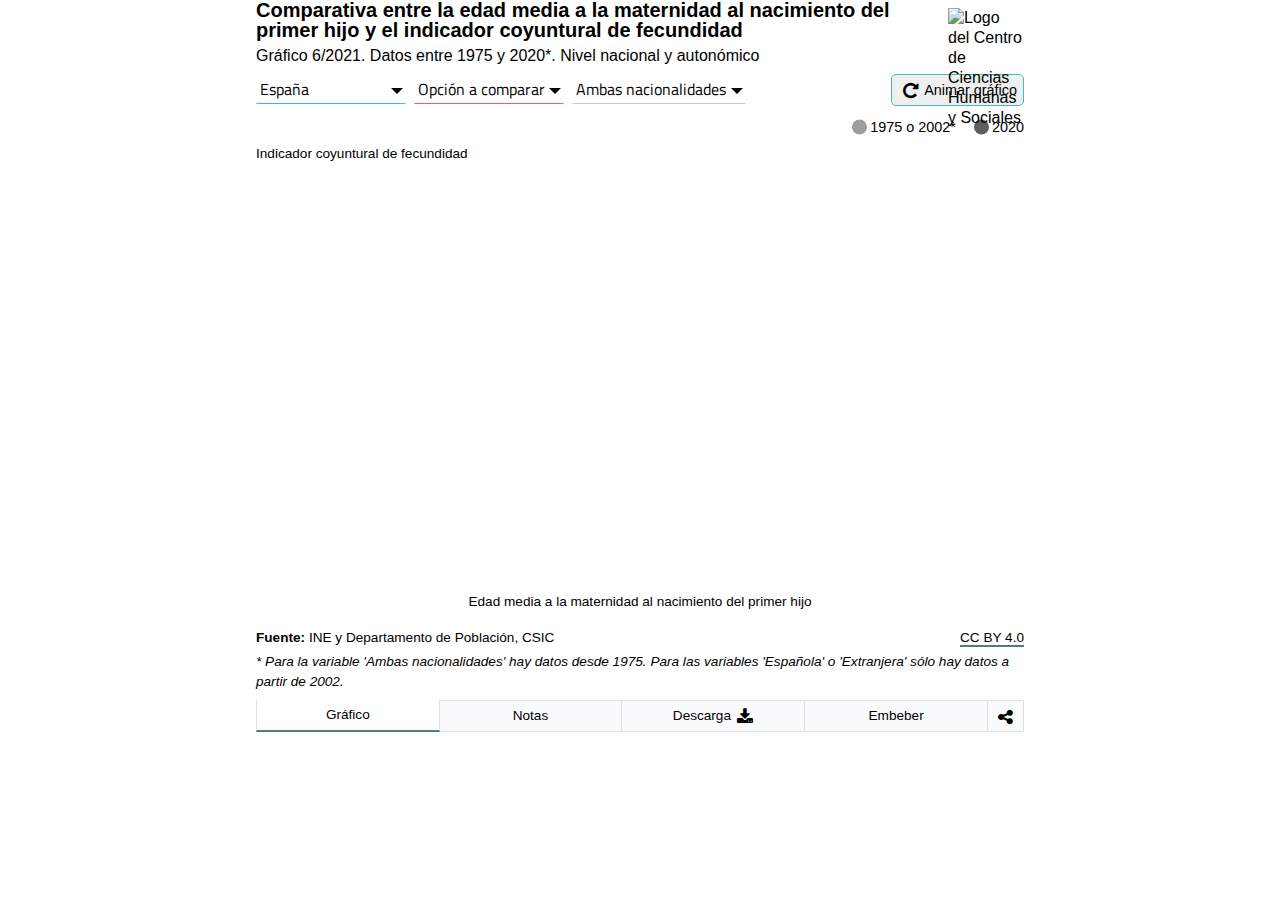
==== docs/index.html @ 8f5df1ae "Inicialización del repo basado en uno previo" ====
<!DOCTYPE html><html lang=en><head><meta charset=UTF-8><meta name=viewport content="width=device-width,initial-scale=1,maximum-scale=1"><title>Comparativa entre la edad media a la maternidad al nacimiento del primer hijo y el indicador coyuntural de fecundidad</title><meta name=mrf-extractable content=false><meta property=og:image content=""><meta property=og:title content="Comparativa edad media a la maternidad e indicador de fecundidad"><meta property=og:description content="Scatterplot conectado que visualiza la comparativa entre la edad media a la maternidad e indicador de fecundidad"><meta property=og:image content=https://raw.githubusercontent.com/EnvejecimientoEnRed/maternidad_fecundidad_viz-comparativa/main/pre/cchs.png><link rel=stylesheet href=https://cdnjs.cloudflare.com/ajax/libs/font-awesome/4.7.0/css/font-awesome.min.css><link rel=stylesheet href="https://fonts.googleapis.com/css?family=Titillium+Web%3A300%2C300italic%2C400%2C400italic%2C500%2C700%2C700italic&#038;subset=latin&#038;ver=5.8" media=all><link href=main.c32102d35141018354c2.css rel=stylesheet></head><body><div class=container><div class=main><section class="content b-chart active" id=chartBlock><div class=b-title><h1 class=title>Comparativa entre la edad media a la maternidad al nacimiento del primer hijo y el indicador coyuntural de fecundidad</h1><h2 class=subtitle>Gráfico 6/2021. Datos entre 1975 y 2020*. Nivel nacional y autonómico</h2></div><div class=chart__logics><div class=chart__options><div class=chart__options--filter><div class=b-custom-select><div class=custom-select style=width:150px><select><option value=0>España</option><option value=nacional_ccaa>España</option><option value=andalucia_ccaa>Andalucía</option><option value=aragon_ccaa>Aragón</option><option value=asturias-principado-de_ccaa>Asturias</option><option value=balears-illes_ccaa>Baleares</option><option value=canarias_ccaa>Canarias</option><option value=cantabria_ccaa>Cantabria</option><option value=castilla---la-mancha_ccaa>Castilla-La Mancha</option><option value=castilla-y-leon_ccaa>Castilla y León</option><option value=cataluna_ccaa>Catalunya</option><option value=ceuta_ccaa>Ceuta</option><option value=comunitat-valenciana_ccaa>C. Valenciana</option><option value=extremadura_ccaa>Extremadura</option><option value=galicia_ccaa>Galicia</option><option value=madrid-comunidad-de_ccaa>Madrid</option><option value=melilla_ccaa>Melilla</option><option value=murcia-region-de_ccaa>Murcia</option><option value=navarra-comunidad-foral-de_ccaa>Navarra</option><option value=pais-vasco_ccaa>País Vasco</option><option value=rioja-la_ccaa>La Rioja</option></select></div></div><div class=b-custom-select><div class="custom-select second-elem" style=width:150px><select><option value=0>Opción a comparar</option><option value=null_ccaa-2>Sin comparativa</option><option value=nacional_ccaa-2>España</option><option value=andalucia_ccaa-2>Andalucía</option><option value=aragon_ccaa-2>Aragón</option><option value=asturias-principado-de_ccaa-2>Asturias</option><option value=balears-illes_ccaa-2>Baleares</option><option value=canarias_ccaa-2>Canarias</option><option value=cantabria_ccaa-2>Cantabria</option><option value=castilla---la-mancha_ccaa-2>Castilla-La Mancha</option><option value=castilla-y-leon_ccaa-2>Castilla y León</option><option value=cataluna_ccaa-2>Catalunya</option><option value=ceuta_ccaa-2>Ceuta</option><option value=comunitat-valenciana_ccaa-2>C. Valenciana</option><option value=extremadura_ccaa-2>Extremadura</option><option value=galicia_ccaa-2>Galicia</option><option value=madrid-comunidad-de_ccaa-2>Madrid</option><option value=melilla_ccaa-2>Melilla</option><option value=murcia-region-de_ccaa-2>Murcia</option><option value=navarra-comunidad-foral-de_ccaa-2>Navarra</option><option value=pais-vasco_ccaa-2>País Vasco</option><option value=rioja-la_ccaa-2>La Rioja</option></select></div></div><div class=b-custom-select><div class="custom-select short" style=width:174px><select><option value=0>Ambas nacionalidades</option><option value=ambas_nac>Ambas nacionalidades</option><option value=espanola_nac>Española</option><option value=extranjera_nac>Extranjera</option></select></div></div></div><div class=chart__options--animate id=replay><button class=btn_animate><i class="fa fa--share fa-repeat" aria-hidden=true></i> <span>Animar gráfico</span></button></div></div><div class=chart__legend><span class="chart__legend--item first">1975 o 2002*</span> <span class="chart__legend--item second">2020</span></div></div><div class="chart--special-axis axis-y"><span>Indicador coyuntural de fecundidad</span></div><div class=chart__viz id=chart></div><div class="chart--special-axis axis-x"><span>Edad media a la maternidad al nacimiento del primer hijo</span></div><div class=chart__footer><div class=chart__source><p class=chart__source--data><span>Fuente: </span>INE y Departamento de Población, CSIC</p><p class=chart__source--copyright><a class=link href=https://creativecommons.org/licenses/by/4.0/deed.en_US target=_blank>CC BY 4.0</a></p></div><p class=chart__note>* Para la variable 'Ambas nacionalidades' hay datos desde 1975. Para las variables 'Española' o 'Extranjera' sólo hay datos a partir de 2002.</p></div><div class=logo><img src=https://raw.githubusercontent.com/EnvejecimientoEnRed/maternidad_fecundidad_viz-comparativa/main/pre/cchs.png alt="Logo del Centro de Ciencias Humanas y Sociales" width=100% height=100%></div></section><section class="content b-notes"><div class=b-title><h1 class=title>Notas adicionales al gráfico</h1></div><p class=text__paragraph>En este gráfico se ha utilizado una fuente de datos: el Instituto Nacional de Estadística (INE). Dentro de los indicadores demográficos básicos se disponen los indicadores de fecundidad. De ahí se han utilizado dos epígrafes a nivel autonómico:</p><p class=text__paragraph>1) El <a class=link href="https://www.ine.es/jaxiT3/Tabla.htm?t=1441&L=0" target=_blank>epígrafe 2.2.4</a>, que recoge información sobre el indicador coyuntural de fecundidad por comunidad autónoma, según orden del nacimiento y nacionalidad de la madre</p><p class=text__paragraph>2) El <a class=link href="https://www.ine.es/jaxiT3/Tabla.htm?t=1580&L=0" target=_blank>epígrafe 2.2.5</a>, que recoge información sobre la edad media a la maternidad por orden de nacimiento -en este caso, nos quedamos con el primer hijo- por comunidad autónoma y según nacionalidad de la madre</p></section><section class="content b-data"><div class=b-title><h1 class=title>Repositorio de código, de datos y posibilidad de descarga como imagen estática</h1></div><p class=text__header>Descarga de datos</p><p class=text__paragraph>Los datos procesados en esta visualización los puede encontrar en <a class=link href=https://github.com/EnvejecimientoEnRed/maternidad_fecundidad_viz-comparativa target=_blank>este repositorio de Github</a>.</p><p class=text__paragraph>Si desea descargarlos, puede hacerlo desde <a class=link href=https://raw.githubusercontent.com/EnvejecimientoEnRed/maternidad_fecundidad_viz-comparativa/main/data/data_nac_fec.csv target=_blank>aquí</a>.</p><p class=text__header>Descargar como PNG</p><p class=text__paragraph>También puede descargar el gráfico como una imagen .png haciendo click <button class=btn_share id=pngImage>aquí</button></p><p class=text__paragraph>El gráfico se descargará con los últimos filtros que haya utilizado.</p><p class=text__paragraph>Es conveniente advertir que, tras hacer una modificación de filtros, debe esperar unos segundos (entre 10 y 15) para que se renderice correctamente el bloque y pueda descargar la imagen de forma satisfactoria.</p></section><section class="content b-iframes"><div class=b-title><h1 class=title>Uso del iframe en sitios web</h1></div><p class=text__header>Embeber iframe con alto dinámico</p><p class=text__paragraph>A la hora de utilizar la visualización dentro de un iframe y poder visualizarla de forma responsiva, este desarrollo se sirve de la librería <a class=link href=http://blog.apps.npr.org/pym.js/ target=_blank>Pym.js</a>, que modifica de forma dinámica la altura de los iframes.</p><p class=text__paragraph>Si su sitio web acepta el uso de librerías de terceros, como es el caso de Pym.js, y desea disponer la opción responsiva de esta visualización, copie el siguiente código:</p><textarea class=text__iframe disabled=""><div id=viz_cchs_6_2021></div><script src=https://pym.nprapps.org/pym.v1.min.js></script><script>let pymParent=new pym.Parent("viz_cchs_6_2021","https://EnvejecimientoEnRed.github.io/maternidad_fecundidad_viz-comparativa/",{})</script></textarea><p class=text__header>Embeber iframe con alto fijo</p><p class=text__paragraph>Aunque el siguiente iframe tiene una altura fija -680px-, el gráfico se ve correctamente en todos los dispositivos ya que siempre se ajusta al alto disponible que dejan otros elementos como títulos, selectores, botones o leyenda.</p><p class=text__paragraph>Si desea integrar esta visualización en su propia página, puede hacerlo copiando el siguiente código:</p><textarea class=text__iframe disabled=""><iframe src="https://EnvejecimientoEnRed/maternidad_fecundidad_viz-comparativa/?iframe=fijo" style=height:680px;width:100% title="Visualización maternidad y fecundidad"></iframe></textarea></section><section class="content b-rrss"><div class=b-title><h1 class=title>Compartir en redes sociales</h1></div><p class=text__paragraph>Existe la posibilidad de compartir la visualización a través de las redes sociales. Puede hacerlo clicando en alguno de los siguientes iconos:</p><div class=rrss><a href=# class="fa fa-facebook" id=shareFB target=_blank></a> <a href=# class="fa fa-twitter" id=shareTW data-text="Comparativa entre la edad media a la maternidad y el índice de fecundidad" target=_blank></a> <a href=# class="fa fa-linkedin" id=shareLK data-text="Comparativa entre la edad media a la maternidad y el índice de fecundidad" target=_blank></a> <a href=# class="fa fa-whatsapp" id=shareWA data-text="Comparativa entre la edad media a la maternidad y el índice de fecundidad" target=_blank></a></div></section></div><nav class=tabs><ul class=l-tabs><li class="tab active" data-target=b-chart>Gráfico</li><li class=tab data-target=b-notes>Notas</li><li class=tab data-target=b-data>Descarga&nbsp;<i class="fa fa--share fa-download"></i></li><li class=tab data-target=b-iframes>Embeber</li><li class="tab tab--rrss" data-target=b-rrss><i class="fa fa--share fa-share-alt"></i></li></ul></nav><div class=chart__tooltip id=tooltip><p class=chart__tooltip--title></p><p class=chart__tooltip--text></p></div></div><script src=https://pym.nprapps.org/pym.v1.min.js></script><script>var pymChild=new pym.Child</script><script src=main.af948bd5be1e10047ad8.js></script></body></html>
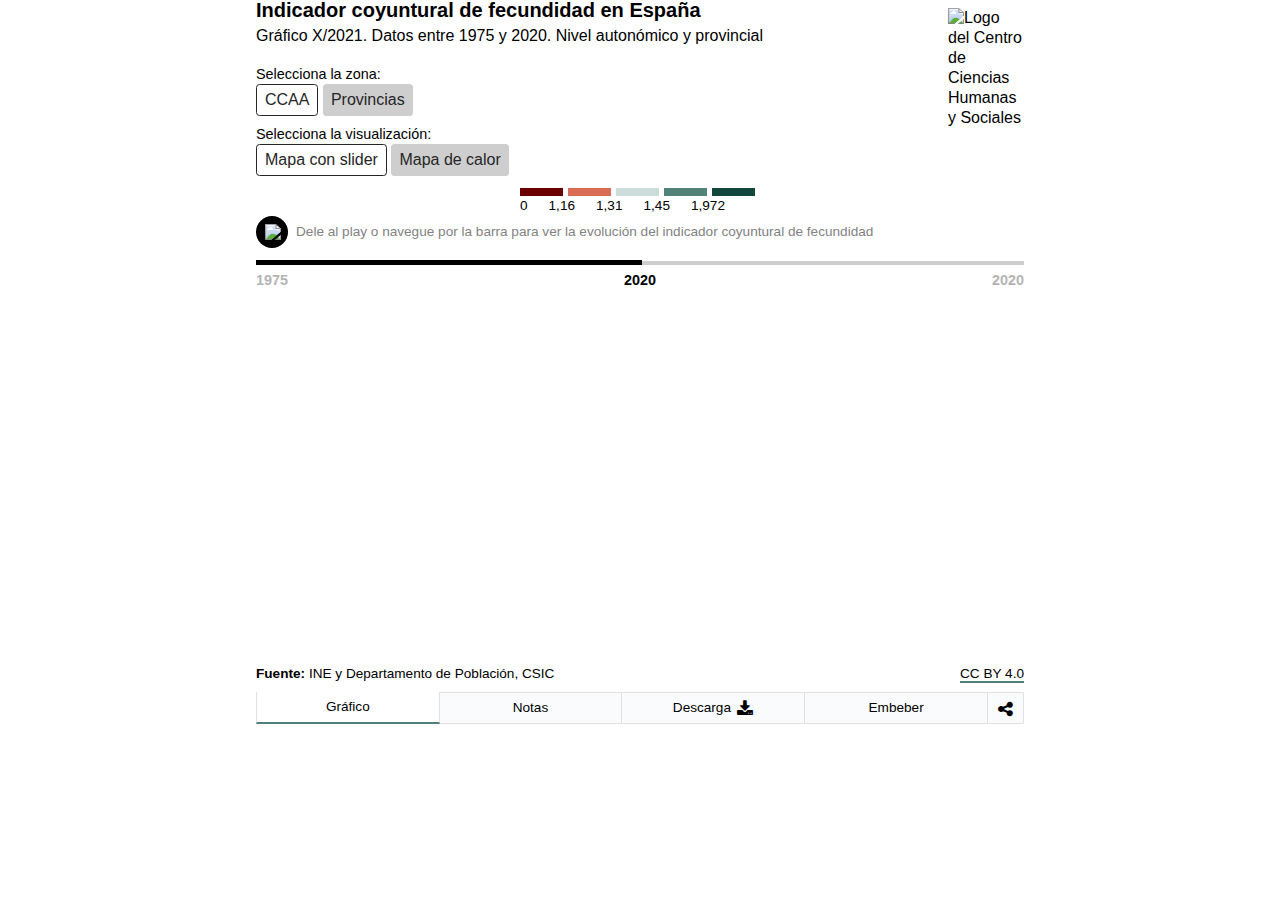
==== commit cd4924be: "Colores más acertados + Primer tooltip" ====
--- a/docs/index.html
+++ b/docs/index.html
@@ -1 +1 @@
-<!DOCTYPE html><html lang=en><head><meta charset=UTF-8><meta name=viewport content="width=device-width,initial-scale=1,maximum-scale=1"><title>Comparativa entre la edad media a la maternidad al nacimiento del primer hijo y el indicador coyuntural de fecundidad</title><meta name=mrf-extractable content=false><meta property=og:image content=""><meta property=og:title content="Comparativa edad media a la maternidad e indicador de fecundidad"><meta property=og:description content="Scatterplot conectado que visualiza la comparativa entre la edad media a la maternidad e indicador de fecundidad"><meta property=og:image content=https://raw.githubusercontent.com/EnvejecimientoEnRed/maternidad_fecundidad_viz-comparativa/main/pre/cchs.png><link rel=stylesheet href=https://cdnjs.cloudflare.com/ajax/libs/font-awesome/4.7.0/css/font-awesome.min.css><link rel=stylesheet href="https://fonts.googleapis.com/css?family=Titillium+Web%3A300%2C300italic%2C400%2C400italic%2C500%2C700%2C700italic&#038;subset=latin&#038;ver=5.8" media=all><link href=main.c32102d35141018354c2.css rel=stylesheet></head><body><div class=container><div class=main><section class="content b-chart active" id=chartBlock><div class=b-title><h1 class=title>Comparativa entre la edad media a la maternidad al nacimiento del primer hijo y el indicador coyuntural de fecundidad</h1><h2 class=subtitle>Gráfico 6/2021. Datos entre 1975 y 2020*. Nivel nacional y autonómico</h2></div><div class=chart__logics><div class=chart__options><div class=chart__options--filter><div class=b-custom-select><div class=custom-select style=width:150px><select><option value=0>España</option><option value=nacional_ccaa>España</option><option value=andalucia_ccaa>Andalucía</option><option value=aragon_ccaa>Aragón</option><option value=asturias-principado-de_ccaa>Asturias</option><option value=balears-illes_ccaa>Baleares</option><option value=canarias_ccaa>Canarias</option><option value=cantabria_ccaa>Cantabria</option><option value=castilla---la-mancha_ccaa>Castilla-La Mancha</option><option value=castilla-y-leon_ccaa>Castilla y León</option><option value=cataluna_ccaa>Catalunya</option><option value=ceuta_ccaa>Ceuta</option><option value=comunitat-valenciana_ccaa>C. Valenciana</option><option value=extremadura_ccaa>Extremadura</option><option value=galicia_ccaa>Galicia</option><option value=madrid-comunidad-de_ccaa>Madrid</option><option value=melilla_ccaa>Melilla</option><option value=murcia-region-de_ccaa>Murcia</option><option value=navarra-comunidad-foral-de_ccaa>Navarra</option><option value=pais-vasco_ccaa>País Vasco</option><option value=rioja-la_ccaa>La Rioja</option></select></div></div><div class=b-custom-select><div class="custom-select second-elem" style=width:150px><select><option value=0>Opción a comparar</option><option value=null_ccaa-2>Sin comparativa</option><option value=nacional_ccaa-2>España</option><option value=andalucia_ccaa-2>Andalucía</option><option value=aragon_ccaa-2>Aragón</option><option value=asturias-principado-de_ccaa-2>Asturias</option><option value=balears-illes_ccaa-2>Baleares</option><option value=canarias_ccaa-2>Canarias</option><option value=cantabria_ccaa-2>Cantabria</option><option value=castilla---la-mancha_ccaa-2>Castilla-La Mancha</option><option value=castilla-y-leon_ccaa-2>Castilla y León</option><option value=cataluna_ccaa-2>Catalunya</option><option value=ceuta_ccaa-2>Ceuta</option><option value=comunitat-valenciana_ccaa-2>C. Valenciana</option><option value=extremadura_ccaa-2>Extremadura</option><option value=galicia_ccaa-2>Galicia</option><option value=madrid-comunidad-de_ccaa-2>Madrid</option><option value=melilla_ccaa-2>Melilla</option><option value=murcia-region-de_ccaa-2>Murcia</option><option value=navarra-comunidad-foral-de_ccaa-2>Navarra</option><option value=pais-vasco_ccaa-2>País Vasco</option><option value=rioja-la_ccaa-2>La Rioja</option></select></div></div><div class=b-custom-select><div class="custom-select short" style=width:174px><select><option value=0>Ambas nacionalidades</option><option value=ambas_nac>Ambas nacionalidades</option><option value=espanola_nac>Española</option><option value=extranjera_nac>Extranjera</option></select></div></div></div><div class=chart__options--animate id=replay><button class=btn_animate><i class="fa fa--share fa-repeat" aria-hidden=true></i> <span>Animar gráfico</span></button></div></div><div class=chart__legend><span class="chart__legend--item first">1975 o 2002*</span> <span class="chart__legend--item second">2020</span></div></div><div class="chart--special-axis axis-y"><span>Indicador coyuntural de fecundidad</span></div><div class=chart__viz id=chart></div><div class="chart--special-axis axis-x"><span>Edad media a la maternidad al nacimiento del primer hijo</span></div><div class=chart__footer><div class=chart__source><p class=chart__source--data><span>Fuente: </span>INE y Departamento de Población, CSIC</p><p class=chart__source--copyright><a class=link href=https://creativecommons.org/licenses/by/4.0/deed.en_US target=_blank>CC BY 4.0</a></p></div><p class=chart__note>* Para la variable 'Ambas nacionalidades' hay datos desde 1975. Para las variables 'Española' o 'Extranjera' sólo hay datos a partir de 2002.</p></div><div class=logo><img src=https://raw.githubusercontent.com/EnvejecimientoEnRed/maternidad_fecundidad_viz-comparativa/main/pre/cchs.png alt="Logo del Centro de Ciencias Humanas y Sociales" width=100% height=100%></div></section><section class="content b-notes"><div class=b-title><h1 class=title>Notas adicionales al gráfico</h1></div><p class=text__paragraph>En este gráfico se ha utilizado una fuente de datos: el Instituto Nacional de Estadística (INE). Dentro de los indicadores demográficos básicos se disponen los indicadores de fecundidad. De ahí se han utilizado dos epígrafes a nivel autonómico:</p><p class=text__paragraph>1) El <a class=link href="https://www.ine.es/jaxiT3/Tabla.htm?t=1441&L=0" target=_blank>epígrafe 2.2.4</a>, que recoge información sobre el indicador coyuntural de fecundidad por comunidad autónoma, según orden del nacimiento y nacionalidad de la madre</p><p class=text__paragraph>2) El <a class=link href="https://www.ine.es/jaxiT3/Tabla.htm?t=1580&L=0" target=_blank>epígrafe 2.2.5</a>, que recoge información sobre la edad media a la maternidad por orden de nacimiento -en este caso, nos quedamos con el primer hijo- por comunidad autónoma y según nacionalidad de la madre</p></section><section class="content b-data"><div class=b-title><h1 class=title>Repositorio de código, de datos y posibilidad de descarga como imagen estática</h1></div><p class=text__header>Descarga de datos</p><p class=text__paragraph>Los datos procesados en esta visualización los puede encontrar en <a class=link href=https://github.com/EnvejecimientoEnRed/maternidad_fecundidad_viz-comparativa target=_blank>este repositorio de Github</a>.</p><p class=text__paragraph>Si desea descargarlos, puede hacerlo desde <a class=link href=https://raw.githubusercontent.com/EnvejecimientoEnRed/maternidad_fecundidad_viz-comparativa/main/data/data_nac_fec.csv target=_blank>aquí</a>.</p><p class=text__header>Descargar como PNG</p><p class=text__paragraph>También puede descargar el gráfico como una imagen .png haciendo click <button class=btn_share id=pngImage>aquí</button></p><p class=text__paragraph>El gráfico se descargará con los últimos filtros que haya utilizado.</p><p class=text__paragraph>Es conveniente advertir que, tras hacer una modificación de filtros, debe esperar unos segundos (entre 10 y 15) para que se renderice correctamente el bloque y pueda descargar la imagen de forma satisfactoria.</p></section><section class="content b-iframes"><div class=b-title><h1 class=title>Uso del iframe en sitios web</h1></div><p class=text__header>Embeber iframe con alto dinámico</p><p class=text__paragraph>A la hora de utilizar la visualización dentro de un iframe y poder visualizarla de forma responsiva, este desarrollo se sirve de la librería <a class=link href=http://blog.apps.npr.org/pym.js/ target=_blank>Pym.js</a>, que modifica de forma dinámica la altura de los iframes.</p><p class=text__paragraph>Si su sitio web acepta el uso de librerías de terceros, como es el caso de Pym.js, y desea disponer la opción responsiva de esta visualización, copie el siguiente código:</p><textarea class=text__iframe disabled=""><div id=viz_cchs_6_2021></div><script src=https://pym.nprapps.org/pym.v1.min.js></script><script>let pymParent=new pym.Parent("viz_cchs_6_2021","https://EnvejecimientoEnRed.github.io/maternidad_fecundidad_viz-comparativa/",{})</script></textarea><p class=text__header>Embeber iframe con alto fijo</p><p class=text__paragraph>Aunque el siguiente iframe tiene una altura fija -680px-, el gráfico se ve correctamente en todos los dispositivos ya que siempre se ajusta al alto disponible que dejan otros elementos como títulos, selectores, botones o leyenda.</p><p class=text__paragraph>Si desea integrar esta visualización en su propia página, puede hacerlo copiando el siguiente código:</p><textarea class=text__iframe disabled=""><iframe src="https://EnvejecimientoEnRed/maternidad_fecundidad_viz-comparativa/?iframe=fijo" style=height:680px;width:100% title="Visualización maternidad y fecundidad"></iframe></textarea></section><section class="content b-rrss"><div class=b-title><h1 class=title>Compartir en redes sociales</h1></div><p class=text__paragraph>Existe la posibilidad de compartir la visualización a través de las redes sociales. Puede hacerlo clicando en alguno de los siguientes iconos:</p><div class=rrss><a href=# class="fa fa-facebook" id=shareFB target=_blank></a> <a href=# class="fa fa-twitter" id=shareTW data-text="Comparativa entre la edad media a la maternidad y el índice de fecundidad" target=_blank></a> <a href=# class="fa fa-linkedin" id=shareLK data-text="Comparativa entre la edad media a la maternidad y el índice de fecundidad" target=_blank></a> <a href=# class="fa fa-whatsapp" id=shareWA data-text="Comparativa entre la edad media a la maternidad y el índice de fecundidad" target=_blank></a></div></section></div><nav class=tabs><ul class=l-tabs><li class="tab active" data-target=b-chart>Gráfico</li><li class=tab data-target=b-notes>Notas</li><li class=tab data-target=b-data>Descarga&nbsp;<i class="fa fa--share fa-download"></i></li><li class=tab data-target=b-iframes>Embeber</li><li class="tab tab--rrss" data-target=b-rrss><i class="fa fa--share fa-share-alt"></i></li></ul></nav><div class=chart__tooltip id=tooltip><p class=chart__tooltip--title></p><p class=chart__tooltip--text></p></div></div><script src=https://pym.nprapps.org/pym.v1.min.js></script><script>var pymChild=new pym.Child</script><script src=main.af948bd5be1e10047ad8.js></script></body></html>+<!DOCTYPE html><html lang=en><head><meta charset=UTF-8><meta name=viewport content="width=device-width,initial-scale=1,maximum-scale=1"><title>Indicador coyuntural de fecundidad en España</title><meta name=mrf-extractable content=false><meta property=og:image content=""><meta property=og:title content="Comparativa edad media a la maternidad e indicador de fecundidad"><meta property=og:description content="Scatterplot conectado que visualiza la comparativa entre la edad media a la maternidad e indicador de fecundidad"><meta property=og:image content=https://raw.githubusercontent.com/EnvejecimientoEnRed/maternidad_fecundidad_viz-comparativa/main/pre/cchs.png><link rel=stylesheet href=https://cdnjs.cloudflare.com/ajax/libs/font-awesome/4.7.0/css/font-awesome.min.css><link rel=stylesheet href="https://fonts.googleapis.com/css?family=Titillium+Web%3A300%2C300italic%2C400%2C400italic%2C500%2C700%2C700italic&#038;subset=latin&#038;ver=5.8" media=all><link href=main.6432320ce9803c6a8bb7.css rel=stylesheet></head><body><div class=container><div class=main><section class="content b-chart active" id=chartBlock><div class=b-title><h1 class=title>Indicador coyuntural de fecundidad en España</h1><h2 class=subtitle>Gráfico X/2021. Datos entre 1975 y 2020. Nivel autonómico y provincial</h2></div><div class=chart__logics><div class=chart__options><div class=chart__options--first><p class=chart__options-text>Selecciona la zona:</p><div class=chart__options-btn><button class="btn__chart btn__chart--first active" data-type=ccaa>CCAA</button> <button class="btn__chart btn__chart--first" data-type=prov>Provincias</button></div></div><div class=chart__options--second><p class=chart__options-text>Selecciona la visualización:</p><div class=chart__options-btn><button class="btn__chart btn__chart--second active" data-type=slider>Mapa con slider</button> <button class="btn__chart btn__chart--second" data-type=heatmap>Mapa de calor</button></div></div></div><div class=chart__legend><div class=chart__legend--gradient><span></span> <span></span> <span></span> <span></span> <span></span> <span></span></div><div class=chart__legend--data><span>0</span> <span>1,16</span> <span>1,31</span> <span>1,45</span> <span>1,972</span></div></div></div><div class=chart__b-viz><div class="chart__viz chart__viz--slider active"><div class=b-slider><div class=slider-control><div class=slider-buttons><img id=btnPlay class=btnControl src=https://raw.githubusercontent.com/EnvejecimientoEnRed/envejecimiento_alzheimer_mapa/main/pre/css/play.svg width=16px height=16px alt=Play> <img id=btnPause class=btnControl src=https://raw.githubusercontent.com/EnvejecimientoEnRed/envejecimiento_alzheimer_mapa/main/pre/css/pause.svg width=16px height=16px alt=Pausa></div><p class=slider-text>Dele al play o navegue por la barra para ver la evolución del indicador coyuntural de fecundidad</p></div><div class=slider-container><input id=slider class=slider type=range size=46><div id=slider-dates><div id=minDate>1975</div><div id=sliderDate>2020</div><div id=maxDate>2020</div></div></div></div><div class=chart__viz--map id=slider-viz></div></div><div class="chart__viz chart__viz--heatmap" id=heatmap></div></div><div class=chart__footer><div class=chart__source><p class=chart__source--data><span>Fuente: </span>INE y Departamento de Población, CSIC</p><p class=chart__source--copyright><a class=link href=https://creativecommons.org/licenses/by/4.0/deed.en_US target=_blank>CC BY 4.0</a></p></div></div><div class=logo><img src=https://raw.githubusercontent.com/EnvejecimientoEnRed/maternidad_fecundidad_viz-comparativa/main/pre/cchs.png alt="Logo del Centro de Ciencias Humanas y Sociales" width=100% height=100%></div></section><section class="content b-notes"><div class=b-title><h1 class=title>Notas adicionales al gráfico</h1></div><p class=text__paragraph>------- Mejorar este apartado -------</p></section><section class="content b-data"><div class=b-title><h1 class=title>Repositorio de código, de datos y posibilidad de descarga como imagen estática</h1></div><p class=text__header>Descarga de datos</p><p class=text__paragraph>Los datos procesados en esta visualización los puede encontrar en <a class=link href=https://github.com/EnvejecimientoEnRed/maternidad_fecundidad_viz-comparativa target=_blank>este repositorio de Github</a>.</p><p class=text__paragraph>Si desea descargarlos, puede hacerlo desde <a class=link href=https://raw.githubusercontent.com/EnvejecimientoEnRed/maternidad_fecundidad_viz-comparativa/main/data/data_nac_fec.csv target=_blank>aquí</a>.</p><p class=text__header>Descargar como PNG</p><p class=text__paragraph>También puede descargar el gráfico como una imagen .png haciendo click <button class=btn_share id=pngImage>aquí</button></p><p class=text__paragraph>El gráfico se descargará con los últimos filtros que haya utilizado.</p><p class=text__paragraph>Es conveniente advertir que, tras hacer una modificación de filtros, debe esperar unos segundos (entre 10 y 15) para que se renderice correctamente el bloque y pueda descargar la imagen de forma satisfactoria.</p></section><section class="content b-iframes"><div class=b-title><h1 class=title>Uso del iframe en sitios web</h1></div><p class=text__header>Embeber iframe con alto dinámico</p><p class=text__paragraph>A la hora de utilizar la visualización dentro de un iframe y poder visualizarla de forma responsiva, este desarrollo se sirve de la librería <a class=link href=http://blog.apps.npr.org/pym.js/ target=_blank>Pym.js</a>, que modifica de forma dinámica la altura de los iframes.</p><p class=text__paragraph>Si su sitio web acepta el uso de librerías de terceros, como es el caso de Pym.js, y desea disponer la opción responsiva de esta visualización, copie el siguiente código:</p><textarea class=text__iframe disabled=""><div id=viz_cchs_6_2021></div><script src=https://pym.nprapps.org/pym.v1.min.js></script><script>let pymParent=new pym.Parent("viz_cchs_6_2021","https://EnvejecimientoEnRed.github.io/maternidad_fecundidad_viz-comparativa/",{})</script></textarea><p class=text__header>Embeber iframe con alto fijo</p><p class=text__paragraph>Aunque el siguiente iframe tiene una altura fija -680px-, el gráfico se ve correctamente en todos los dispositivos ya que siempre se ajusta al alto disponible que dejan otros elementos como títulos, selectores, botones o leyenda.</p><p class=text__paragraph>Si desea integrar esta visualización en su propia página, puede hacerlo copiando el siguiente código:</p><textarea class=text__iframe disabled=""><iframe src="https://EnvejecimientoEnRed/maternidad_fecundidad_viz-comparativa/?iframe=fijo" style=height:680px;width:100% title="Visualización maternidad y fecundidad"></iframe></textarea></section><section class="content b-rrss"><div class=b-title><h1 class=title>Compartir en redes sociales</h1></div><p class=text__paragraph>Existe la posibilidad de compartir la visualización a través de las redes sociales. Puede hacerlo clicando en alguno de los siguientes iconos:</p><div class=rrss><a href=# class="fa fa-facebook" id=shareFB target=_blank></a> <a href=# class="fa fa-twitter" id=shareTW data-text="Comparativa entre la edad media a la maternidad y el índice de fecundidad" target=_blank></a> <a href=# class="fa fa-linkedin" id=shareLK data-text="Comparativa entre la edad media a la maternidad y el índice de fecundidad" target=_blank></a> <a href=# class="fa fa-whatsapp" id=shareWA data-text="Comparativa entre la edad media a la maternidad y el índice de fecundidad" target=_blank></a></div></section></div><nav class=tabs><ul class=l-tabs><li class="tab active" data-target=b-chart>Gráfico</li><li class=tab data-target=b-notes>Notas</li><li class=tab data-target=b-data>Descarga&nbsp;<i class="fa fa--share fa-download"></i></li><li class=tab data-target=b-iframes>Embeber</li><li class="tab tab--rrss" data-target=b-rrss><i class="fa fa--share fa-share-alt"></i></li></ul></nav><div class=chart__tooltip id=tooltip><p class=chart__tooltip--title></p><p class=chart__tooltip--text></p></div></div><script src=https://pym.nprapps.org/pym.v1.min.js></script><script>var pymChild=new pym.Child</script><script src=main.3718a270d720f1c469a3.js></script></body></html>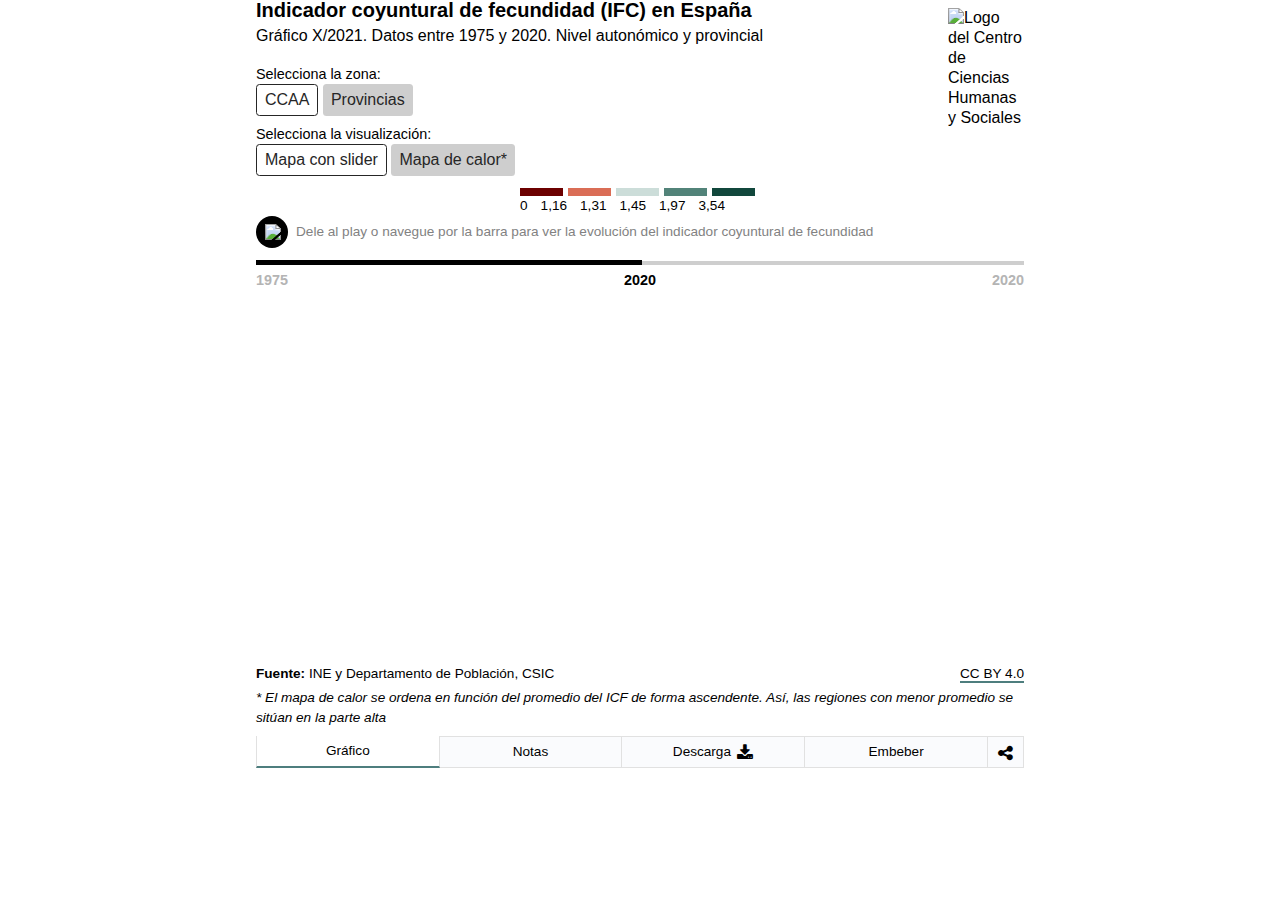
==== commit 1f13291e: "Ordenación del mapa de calor" ====
--- a/docs/index.html
+++ b/docs/index.html
@@ -1 +1 @@
-<!DOCTYPE html><html lang=en><head><meta charset=UTF-8><meta name=viewport content="width=device-width,initial-scale=1,maximum-scale=1"><title>Indicador coyuntural de fecundidad en España</title><meta name=mrf-extractable content=false><meta property=og:image content=""><meta property=og:title content="Comparativa edad media a la maternidad e indicador de fecundidad"><meta property=og:description content="Scatterplot conectado que visualiza la comparativa entre la edad media a la maternidad e indicador de fecundidad"><meta property=og:image content=https://raw.githubusercontent.com/EnvejecimientoEnRed/maternidad_fecundidad_viz-comparativa/main/pre/cchs.png><link rel=stylesheet href=https://cdnjs.cloudflare.com/ajax/libs/font-awesome/4.7.0/css/font-awesome.min.css><link rel=stylesheet href="https://fonts.googleapis.com/css?family=Titillium+Web%3A300%2C300italic%2C400%2C400italic%2C500%2C700%2C700italic&#038;subset=latin&#038;ver=5.8" media=all><link href=main.6432320ce9803c6a8bb7.css rel=stylesheet></head><body><div class=container><div class=main><section class="content b-chart active" id=chartBlock><div class=b-title><h1 class=title>Indicador coyuntural de fecundidad en España</h1><h2 class=subtitle>Gráfico X/2021. Datos entre 1975 y 2020. Nivel autonómico y provincial</h2></div><div class=chart__logics><div class=chart__options><div class=chart__options--first><p class=chart__options-text>Selecciona la zona:</p><div class=chart__options-btn><button class="btn__chart btn__chart--first active" data-type=ccaa>CCAA</button> <button class="btn__chart btn__chart--first" data-type=prov>Provincias</button></div></div><div class=chart__options--second><p class=chart__options-text>Selecciona la visualización:</p><div class=chart__options-btn><button class="btn__chart btn__chart--second active" data-type=slider>Mapa con slider</button> <button class="btn__chart btn__chart--second" data-type=heatmap>Mapa de calor</button></div></div></div><div class=chart__legend><div class=chart__legend--gradient><span></span> <span></span> <span></span> <span></span> <span></span> <span></span></div><div class=chart__legend--data><span>0</span> <span>1,16</span> <span>1,31</span> <span>1,45</span> <span>1,972</span></div></div></div><div class=chart__b-viz><div class="chart__viz chart__viz--slider active"><div class=b-slider><div class=slider-control><div class=slider-buttons><img id=btnPlay class=btnControl src=https://raw.githubusercontent.com/EnvejecimientoEnRed/envejecimiento_alzheimer_mapa/main/pre/css/play.svg width=16px height=16px alt=Play> <img id=btnPause class=btnControl src=https://raw.githubusercontent.com/EnvejecimientoEnRed/envejecimiento_alzheimer_mapa/main/pre/css/pause.svg width=16px height=16px alt=Pausa></div><p class=slider-text>Dele al play o navegue por la barra para ver la evolución del indicador coyuntural de fecundidad</p></div><div class=slider-container><input id=slider class=slider type=range size=46><div id=slider-dates><div id=minDate>1975</div><div id=sliderDate>2020</div><div id=maxDate>2020</div></div></div></div><div class=chart__viz--map id=slider-viz></div></div><div class="chart__viz chart__viz--heatmap" id=heatmap></div></div><div class=chart__footer><div class=chart__source><p class=chart__source--data><span>Fuente: </span>INE y Departamento de Población, CSIC</p><p class=chart__source--copyright><a class=link href=https://creativecommons.org/licenses/by/4.0/deed.en_US target=_blank>CC BY 4.0</a></p></div></div><div class=logo><img src=https://raw.githubusercontent.com/EnvejecimientoEnRed/maternidad_fecundidad_viz-comparativa/main/pre/cchs.png alt="Logo del Centro de Ciencias Humanas y Sociales" width=100% height=100%></div></section><section class="content b-notes"><div class=b-title><h1 class=title>Notas adicionales al gráfico</h1></div><p class=text__paragraph>------- Mejorar este apartado -------</p></section><section class="content b-data"><div class=b-title><h1 class=title>Repositorio de código, de datos y posibilidad de descarga como imagen estática</h1></div><p class=text__header>Descarga de datos</p><p class=text__paragraph>Los datos procesados en esta visualización los puede encontrar en <a class=link href=https://github.com/EnvejecimientoEnRed/maternidad_fecundidad_viz-comparativa target=_blank>este repositorio de Github</a>.</p><p class=text__paragraph>Si desea descargarlos, puede hacerlo desde <a class=link href=https://raw.githubusercontent.com/EnvejecimientoEnRed/maternidad_fecundidad_viz-comparativa/main/data/data_nac_fec.csv target=_blank>aquí</a>.</p><p class=text__header>Descargar como PNG</p><p class=text__paragraph>También puede descargar el gráfico como una imagen .png haciendo click <button class=btn_share id=pngImage>aquí</button></p><p class=text__paragraph>El gráfico se descargará con los últimos filtros que haya utilizado.</p><p class=text__paragraph>Es conveniente advertir que, tras hacer una modificación de filtros, debe esperar unos segundos (entre 10 y 15) para que se renderice correctamente el bloque y pueda descargar la imagen de forma satisfactoria.</p></section><section class="content b-iframes"><div class=b-title><h1 class=title>Uso del iframe en sitios web</h1></div><p class=text__header>Embeber iframe con alto dinámico</p><p class=text__paragraph>A la hora de utilizar la visualización dentro de un iframe y poder visualizarla de forma responsiva, este desarrollo se sirve de la librería <a class=link href=http://blog.apps.npr.org/pym.js/ target=_blank>Pym.js</a>, que modifica de forma dinámica la altura de los iframes.</p><p class=text__paragraph>Si su sitio web acepta el uso de librerías de terceros, como es el caso de Pym.js, y desea disponer la opción responsiva de esta visualización, copie el siguiente código:</p><textarea class=text__iframe disabled=""><div id=viz_cchs_6_2021></div><script src=https://pym.nprapps.org/pym.v1.min.js></script><script>let pymParent=new pym.Parent("viz_cchs_6_2021","https://EnvejecimientoEnRed.github.io/maternidad_fecundidad_viz-comparativa/",{})</script></textarea><p class=text__header>Embeber iframe con alto fijo</p><p class=text__paragraph>Aunque el siguiente iframe tiene una altura fija -680px-, el gráfico se ve correctamente en todos los dispositivos ya que siempre se ajusta al alto disponible que dejan otros elementos como títulos, selectores, botones o leyenda.</p><p class=text__paragraph>Si desea integrar esta visualización en su propia página, puede hacerlo copiando el siguiente código:</p><textarea class=text__iframe disabled=""><iframe src="https://EnvejecimientoEnRed/maternidad_fecundidad_viz-comparativa/?iframe=fijo" style=height:680px;width:100% title="Visualización maternidad y fecundidad"></iframe></textarea></section><section class="content b-rrss"><div class=b-title><h1 class=title>Compartir en redes sociales</h1></div><p class=text__paragraph>Existe la posibilidad de compartir la visualización a través de las redes sociales. Puede hacerlo clicando en alguno de los siguientes iconos:</p><div class=rrss><a href=# class="fa fa-facebook" id=shareFB target=_blank></a> <a href=# class="fa fa-twitter" id=shareTW data-text="Comparativa entre la edad media a la maternidad y el índice de fecundidad" target=_blank></a> <a href=# class="fa fa-linkedin" id=shareLK data-text="Comparativa entre la edad media a la maternidad y el índice de fecundidad" target=_blank></a> <a href=# class="fa fa-whatsapp" id=shareWA data-text="Comparativa entre la edad media a la maternidad y el índice de fecundidad" target=_blank></a></div></section></div><nav class=tabs><ul class=l-tabs><li class="tab active" data-target=b-chart>Gráfico</li><li class=tab data-target=b-notes>Notas</li><li class=tab data-target=b-data>Descarga&nbsp;<i class="fa fa--share fa-download"></i></li><li class=tab data-target=b-iframes>Embeber</li><li class="tab tab--rrss" data-target=b-rrss><i class="fa fa--share fa-share-alt"></i></li></ul></nav><div class=chart__tooltip id=tooltip><p class=chart__tooltip--title></p><p class=chart__tooltip--text></p></div></div><script src=https://pym.nprapps.org/pym.v1.min.js></script><script>var pymChild=new pym.Child</script><script src=main.3718a270d720f1c469a3.js></script></body></html>+<!DOCTYPE html><html lang=en><head><meta charset=UTF-8><meta name=viewport content="width=device-width,initial-scale=1,maximum-scale=1"><title>Indicador coyuntural de fecundidad en España</title><meta name=mrf-extractable content=false><meta property=og:image content=""><meta property=og:title content="Comparativa edad media a la maternidad e indicador de fecundidad"><meta property=og:description content="Scatterplot conectado que visualiza la comparativa entre la edad media a la maternidad e indicador de fecundidad"><meta property=og:image content=https://raw.githubusercontent.com/EnvejecimientoEnRed/maternidad_fecundidad_viz-comparativa/main/pre/cchs.png><link rel=stylesheet href=https://cdnjs.cloudflare.com/ajax/libs/font-awesome/4.7.0/css/font-awesome.min.css><link rel=stylesheet href="https://fonts.googleapis.com/css?family=Titillium+Web%3A300%2C300italic%2C400%2C400italic%2C500%2C700%2C700italic&#038;subset=latin&#038;ver=5.8" media=all><link href=main.4af91b27fd53f25e0370.css rel=stylesheet></head><body><div class=container><div class=main><section class="content b-chart active" id=chartBlock><div class=b-title><h1 class=title>Indicador coyuntural de fecundidad (IFC) en España</h1><h2 class=subtitle>Gráfico X/2021. Datos entre 1975 y 2020. Nivel autonómico y provincial</h2></div><div class=chart__logics><div class=chart__options><div class=chart__options--first><p class=chart__options-text>Selecciona la zona:</p><div class=chart__options-btn><button class="btn__chart btn__chart--first active" data-type=ccaa>CCAA</button> <button class="btn__chart btn__chart--first" data-type=prov>Provincias</button></div></div><div class=chart__options--second><p class=chart__options-text>Selecciona la visualización:</p><div class=chart__options-btn><button class="btn__chart btn__chart--second active" data-type=slider>Mapa con slider</button> <button class="btn__chart btn__chart--second" data-type=heatmap>Mapa de calor*</button></div></div></div><div class=chart__legend><div class=chart__legend--gradient><span></span> <span></span> <span></span> <span></span> <span></span> <span></span></div><div class=chart__legend--data><span>0</span> <span>1,16</span> <span>1,31</span> <span>1,45</span> <span>1,97</span> <span>3,54</span></div></div></div><div class=chart__b-viz><div class="chart__viz chart__viz--slider active"><div class=b-slider><div class=slider-control><div class=slider-buttons><img id=btnPlay class=btnControl src=https://raw.githubusercontent.com/EnvejecimientoEnRed/envejecimiento_alzheimer_mapa/main/pre/css/play.svg width=16px height=16px alt=Play> <img id=btnPause class=btnControl src=https://raw.githubusercontent.com/EnvejecimientoEnRed/envejecimiento_alzheimer_mapa/main/pre/css/pause.svg width=16px height=16px alt=Pausa></div><p class=slider-text>Dele al play o navegue por la barra para ver la evolución del indicador coyuntural de fecundidad</p></div><div class=slider-container><input id=slider class=slider type=range size=46><div id=slider-dates><div id=minDate>1975</div><div id=sliderDate>2020</div><div id=maxDate>2020</div></div></div></div><div class=chart__viz--map id=slider-viz></div></div><div class="chart__viz chart__viz--heatmap" id=heatmap></div></div><div class=chart__footer><div class=chart__source><p class=chart__source--data><span>Fuente: </span>INE y Departamento de Población, CSIC</p><p class=chart__source--copyright><a class=link href=https://creativecommons.org/licenses/by/4.0/deed.en_US target=_blank>CC BY 4.0</a></p></div><div class=chart__note><p>* El mapa de calor se ordena en función del promedio del ICF de forma ascendente. Así, las regiones con menor promedio se sitúan en la parte alta</p></div></div><div class=logo><img src=https://raw.githubusercontent.com/EnvejecimientoEnRed/maternidad_fecundidad_viz-comparativa/main/pre/cchs.png alt="Logo del Centro de Ciencias Humanas y Sociales" width=100% height=100%></div></section><section class="content b-notes"><div class=b-title><h1 class=title>Notas adicionales al gráfico</h1></div><p class=text__paragraph>------- Mejorar este apartado -------</p></section><section class="content b-data"><div class=b-title><h1 class=title>Repositorio de código, de datos y posibilidad de descarga como imagen estática</h1></div><p class=text__header>Descarga de datos</p><p class=text__paragraph>Los datos procesados en esta visualización los puede encontrar en <a class=link href=https://github.com/EnvejecimientoEnRed/maternidad_fecundidad_viz-comparativa target=_blank>este repositorio de Github</a>.</p><p class=text__paragraph>Si desea descargarlos, puede hacerlo desde <a class=link href=https://raw.githubusercontent.com/EnvejecimientoEnRed/maternidad_fecundidad_viz-comparativa/main/data/data_nac_fec.csv target=_blank>aquí</a>.</p><p class=text__header>Descargar como PNG</p><p class=text__paragraph>También puede descargar el gráfico como una imagen .png haciendo click <button class=btn_share id=pngImage>aquí</button></p><p class=text__paragraph>El gráfico se descargará con los últimos filtros que haya utilizado.</p><p class=text__paragraph>Es conveniente advertir que, tras hacer una modificación de filtros, debe esperar unos segundos (entre 10 y 15) para que se renderice correctamente el bloque y pueda descargar la imagen de forma satisfactoria.</p></section><section class="content b-iframes"><div class=b-title><h1 class=title>Uso del iframe en sitios web</h1></div><p class=text__header>Embeber iframe con alto dinámico</p><p class=text__paragraph>A la hora de utilizar la visualización dentro de un iframe y poder visualizarla de forma responsiva, este desarrollo se sirve de la librería <a class=link href=http://blog.apps.npr.org/pym.js/ target=_blank>Pym.js</a>, que modifica de forma dinámica la altura de los iframes.</p><p class=text__paragraph>Si su sitio web acepta el uso de librerías de terceros, como es el caso de Pym.js, y desea disponer la opción responsiva de esta visualización, copie el siguiente código:</p><textarea class=text__iframe disabled=""><div id=viz_cchs_6_2021></div><script src=https://pym.nprapps.org/pym.v1.min.js></script><script>let pymParent=new pym.Parent("viz_cchs_6_2021","https://EnvejecimientoEnRed.github.io/maternidad_fecundidad_viz-comparativa/",{})</script></textarea><p class=text__header>Embeber iframe con alto fijo</p><p class=text__paragraph>Aunque el siguiente iframe tiene una altura fija -680px-, el gráfico se ve correctamente en todos los dispositivos ya que siempre se ajusta al alto disponible que dejan otros elementos como títulos, selectores, botones o leyenda.</p><p class=text__paragraph>Si desea integrar esta visualización en su propia página, puede hacerlo copiando el siguiente código:</p><textarea class=text__iframe disabled=""><iframe src="https://EnvejecimientoEnRed/maternidad_fecundidad_viz-comparativa/?iframe=fijo" style=height:680px;width:100% title="Visualización maternidad y fecundidad"></iframe></textarea></section><section class="content b-rrss"><div class=b-title><h1 class=title>Compartir en redes sociales</h1></div><p class=text__paragraph>Existe la posibilidad de compartir la visualización a través de las redes sociales. Puede hacerlo clicando en alguno de los siguientes iconos:</p><div class=rrss><a href=# class="fa fa-facebook" id=shareFB target=_blank></a> <a href=# class="fa fa-twitter" id=shareTW data-text="Comparativa entre la edad media a la maternidad y el índice de fecundidad" target=_blank></a> <a href=# class="fa fa-linkedin" id=shareLK data-text="Comparativa entre la edad media a la maternidad y el índice de fecundidad" target=_blank></a> <a href=# class="fa fa-whatsapp" id=shareWA data-text="Comparativa entre la edad media a la maternidad y el índice de fecundidad" target=_blank></a></div></section></div><nav class=tabs><ul class=l-tabs><li class="tab active" data-target=b-chart>Gráfico</li><li class=tab data-target=b-notes>Notas</li><li class=tab data-target=b-data>Descarga&nbsp;<i class="fa fa--share fa-download"></i></li><li class=tab data-target=b-iframes>Embeber</li><li class="tab tab--rrss" data-target=b-rrss><i class="fa fa--share fa-share-alt"></i></li></ul></nav><div class=chart__tooltip id=tooltip><p class=chart__tooltip--title></p><p class=chart__tooltip--text></p></div></div><script src=https://pym.nprapps.org/pym.v1.min.js></script><script>var pymChild=new pym.Child</script><script src=main.4a9e6ecbfc770f97bf30.js></script></body></html>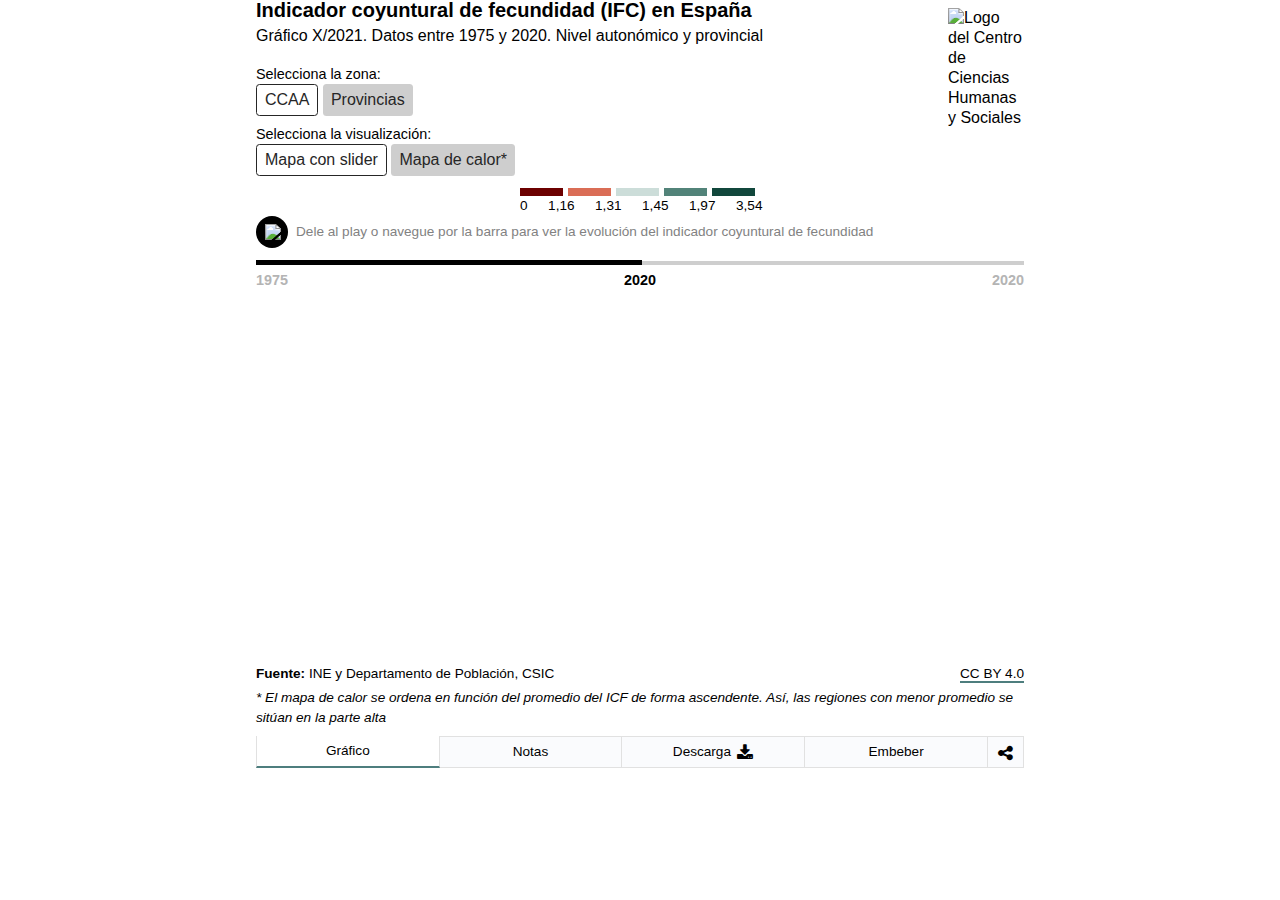
==== commit 865e258a: "Cambio en estilo de leyenda" ====
--- a/docs/index.html
+++ b/docs/index.html
@@ -1 +1 @@
-<!DOCTYPE html><html lang=en><head><meta charset=UTF-8><meta name=viewport content="width=device-width,initial-scale=1,maximum-scale=1"><title>Indicador coyuntural de fecundidad en España</title><meta name=mrf-extractable content=false><meta property=og:image content=""><meta property=og:title content="Comparativa edad media a la maternidad e indicador de fecundidad"><meta property=og:description content="Scatterplot conectado que visualiza la comparativa entre la edad media a la maternidad e indicador de fecundidad"><meta property=og:image content=https://raw.githubusercontent.com/EnvejecimientoEnRed/maternidad_fecundidad_viz-comparativa/main/pre/cchs.png><link rel=stylesheet href=https://cdnjs.cloudflare.com/ajax/libs/font-awesome/4.7.0/css/font-awesome.min.css><link rel=stylesheet href="https://fonts.googleapis.com/css?family=Titillium+Web%3A300%2C300italic%2C400%2C400italic%2C500%2C700%2C700italic&#038;subset=latin&#038;ver=5.8" media=all><link href=main.4af91b27fd53f25e0370.css rel=stylesheet></head><body><div class=container><div class=main><section class="content b-chart active" id=chartBlock><div class=b-title><h1 class=title>Indicador coyuntural de fecundidad (IFC) en España</h1><h2 class=subtitle>Gráfico X/2021. Datos entre 1975 y 2020. Nivel autonómico y provincial</h2></div><div class=chart__logics><div class=chart__options><div class=chart__options--first><p class=chart__options-text>Selecciona la zona:</p><div class=chart__options-btn><button class="btn__chart btn__chart--first active" data-type=ccaa>CCAA</button> <button class="btn__chart btn__chart--first" data-type=prov>Provincias</button></div></div><div class=chart__options--second><p class=chart__options-text>Selecciona la visualización:</p><div class=chart__options-btn><button class="btn__chart btn__chart--second active" data-type=slider>Mapa con slider</button> <button class="btn__chart btn__chart--second" data-type=heatmap>Mapa de calor*</button></div></div></div><div class=chart__legend><div class=chart__legend--gradient><span></span> <span></span> <span></span> <span></span> <span></span> <span></span></div><div class=chart__legend--data><span>0</span> <span>1,16</span> <span>1,31</span> <span>1,45</span> <span>1,97</span> <span>3,54</span></div></div></div><div class=chart__b-viz><div class="chart__viz chart__viz--slider active"><div class=b-slider><div class=slider-control><div class=slider-buttons><img id=btnPlay class=btnControl src=https://raw.githubusercontent.com/EnvejecimientoEnRed/envejecimiento_alzheimer_mapa/main/pre/css/play.svg width=16px height=16px alt=Play> <img id=btnPause class=btnControl src=https://raw.githubusercontent.com/EnvejecimientoEnRed/envejecimiento_alzheimer_mapa/main/pre/css/pause.svg width=16px height=16px alt=Pausa></div><p class=slider-text>Dele al play o navegue por la barra para ver la evolución del indicador coyuntural de fecundidad</p></div><div class=slider-container><input id=slider class=slider type=range size=46><div id=slider-dates><div id=minDate>1975</div><div id=sliderDate>2020</div><div id=maxDate>2020</div></div></div></div><div class=chart__viz--map id=slider-viz></div></div><div class="chart__viz chart__viz--heatmap" id=heatmap></div></div><div class=chart__footer><div class=chart__source><p class=chart__source--data><span>Fuente: </span>INE y Departamento de Población, CSIC</p><p class=chart__source--copyright><a class=link href=https://creativecommons.org/licenses/by/4.0/deed.en_US target=_blank>CC BY 4.0</a></p></div><div class=chart__note><p>* El mapa de calor se ordena en función del promedio del ICF de forma ascendente. Así, las regiones con menor promedio se sitúan en la parte alta</p></div></div><div class=logo><img src=https://raw.githubusercontent.com/EnvejecimientoEnRed/maternidad_fecundidad_viz-comparativa/main/pre/cchs.png alt="Logo del Centro de Ciencias Humanas y Sociales" width=100% height=100%></div></section><section class="content b-notes"><div class=b-title><h1 class=title>Notas adicionales al gráfico</h1></div><p class=text__paragraph>------- Mejorar este apartado -------</p></section><section class="content b-data"><div class=b-title><h1 class=title>Repositorio de código, de datos y posibilidad de descarga como imagen estática</h1></div><p class=text__header>Descarga de datos</p><p class=text__paragraph>Los datos procesados en esta visualización los puede encontrar en <a class=link href=https://github.com/EnvejecimientoEnRed/maternidad_fecundidad_viz-comparativa target=_blank>este repositorio de Github</a>.</p><p class=text__paragraph>Si desea descargarlos, puede hacerlo desde <a class=link href=https://raw.githubusercontent.com/EnvejecimientoEnRed/maternidad_fecundidad_viz-comparativa/main/data/data_nac_fec.csv target=_blank>aquí</a>.</p><p class=text__header>Descargar como PNG</p><p class=text__paragraph>También puede descargar el gráfico como una imagen .png haciendo click <button class=btn_share id=pngImage>aquí</button></p><p class=text__paragraph>El gráfico se descargará con los últimos filtros que haya utilizado.</p><p class=text__paragraph>Es conveniente advertir que, tras hacer una modificación de filtros, debe esperar unos segundos (entre 10 y 15) para que se renderice correctamente el bloque y pueda descargar la imagen de forma satisfactoria.</p></section><section class="content b-iframes"><div class=b-title><h1 class=title>Uso del iframe en sitios web</h1></div><p class=text__header>Embeber iframe con alto dinámico</p><p class=text__paragraph>A la hora de utilizar la visualización dentro de un iframe y poder visualizarla de forma responsiva, este desarrollo se sirve de la librería <a class=link href=http://blog.apps.npr.org/pym.js/ target=_blank>Pym.js</a>, que modifica de forma dinámica la altura de los iframes.</p><p class=text__paragraph>Si su sitio web acepta el uso de librerías de terceros, como es el caso de Pym.js, y desea disponer la opción responsiva de esta visualización, copie el siguiente código:</p><textarea class=text__iframe disabled=""><div id=viz_cchs_6_2021></div><script src=https://pym.nprapps.org/pym.v1.min.js></script><script>let pymParent=new pym.Parent("viz_cchs_6_2021","https://EnvejecimientoEnRed.github.io/maternidad_fecundidad_viz-comparativa/",{})</script></textarea><p class=text__header>Embeber iframe con alto fijo</p><p class=text__paragraph>Aunque el siguiente iframe tiene una altura fija -680px-, el gráfico se ve correctamente en todos los dispositivos ya que siempre se ajusta al alto disponible que dejan otros elementos como títulos, selectores, botones o leyenda.</p><p class=text__paragraph>Si desea integrar esta visualización en su propia página, puede hacerlo copiando el siguiente código:</p><textarea class=text__iframe disabled=""><iframe src="https://EnvejecimientoEnRed/maternidad_fecundidad_viz-comparativa/?iframe=fijo" style=height:680px;width:100% title="Visualización maternidad y fecundidad"></iframe></textarea></section><section class="content b-rrss"><div class=b-title><h1 class=title>Compartir en redes sociales</h1></div><p class=text__paragraph>Existe la posibilidad de compartir la visualización a través de las redes sociales. Puede hacerlo clicando en alguno de los siguientes iconos:</p><div class=rrss><a href=# class="fa fa-facebook" id=shareFB target=_blank></a> <a href=# class="fa fa-twitter" id=shareTW data-text="Comparativa entre la edad media a la maternidad y el índice de fecundidad" target=_blank></a> <a href=# class="fa fa-linkedin" id=shareLK data-text="Comparativa entre la edad media a la maternidad y el índice de fecundidad" target=_blank></a> <a href=# class="fa fa-whatsapp" id=shareWA data-text="Comparativa entre la edad media a la maternidad y el índice de fecundidad" target=_blank></a></div></section></div><nav class=tabs><ul class=l-tabs><li class="tab active" data-target=b-chart>Gráfico</li><li class=tab data-target=b-notes>Notas</li><li class=tab data-target=b-data>Descarga&nbsp;<i class="fa fa--share fa-download"></i></li><li class=tab data-target=b-iframes>Embeber</li><li class="tab tab--rrss" data-target=b-rrss><i class="fa fa--share fa-share-alt"></i></li></ul></nav><div class=chart__tooltip id=tooltip><p class=chart__tooltip--title></p><p class=chart__tooltip--text></p></div></div><script src=https://pym.nprapps.org/pym.v1.min.js></script><script>var pymChild=new pym.Child</script><script src=main.4a9e6ecbfc770f97bf30.js></script></body></html>+<!DOCTYPE html><html lang=en><head><meta charset=UTF-8><meta name=viewport content="width=device-width,initial-scale=1,maximum-scale=1"><title>Indicador coyuntural de fecundidad en España</title><meta name=mrf-extractable content=false><meta property=og:image content=""><meta property=og:title content="Comparativa edad media a la maternidad e indicador de fecundidad"><meta property=og:description content="Scatterplot conectado que visualiza la comparativa entre la edad media a la maternidad e indicador de fecundidad"><meta property=og:image content=https://raw.githubusercontent.com/EnvejecimientoEnRed/maternidad_fecundidad_viz-comparativa/main/pre/cchs.png><link rel=stylesheet href=https://cdnjs.cloudflare.com/ajax/libs/font-awesome/4.7.0/css/font-awesome.min.css><link rel=stylesheet href="https://fonts.googleapis.com/css?family=Titillium+Web%3A300%2C300italic%2C400%2C400italic%2C500%2C700%2C700italic&#038;subset=latin&#038;ver=5.8" media=all><link href=main.71a963ad20579728e697.css rel=stylesheet></head><body><div class=container><div class=main><section class="content b-chart active" id=chartBlock><div class=b-title><h1 class=title>Indicador coyuntural de fecundidad (IFC) en España</h1><h2 class=subtitle>Gráfico X/2021. Datos entre 1975 y 2020. Nivel autonómico y provincial</h2></div><div class=chart__logics><div class=chart__options><div class=chart__options--first><p class=chart__options-text>Selecciona la zona:</p><div class=chart__options-btn><button class="btn__chart btn__chart--first active" data-type=ccaa>CCAA</button> <button class="btn__chart btn__chart--first" data-type=prov>Provincias</button></div></div><div class=chart__options--second><p class=chart__options-text>Selecciona la visualización:</p><div class=chart__options-btn><button class="btn__chart btn__chart--second active" data-type=slider>Mapa con slider</button> <button class="btn__chart btn__chart--second" data-type=heatmap>Mapa de calor*</button></div></div></div><div class=chart__legend><div class=chart__legend--gradient><span></span> <span></span> <span></span> <span></span> <span></span> <span></span></div><div class=chart__legend--data><span>0</span> <span>1,16</span> <span>1,31</span> <span>1,45</span> <span>1,97</span> <span>3,54</span></div></div></div><div class=chart__b-viz><div class="chart__viz chart__viz--slider active"><div class=b-slider><div class=slider-control><div class=slider-buttons><img id=btnPlay class=btnControl src=https://raw.githubusercontent.com/EnvejecimientoEnRed/envejecimiento_alzheimer_mapa/main/pre/css/play.svg width=16px height=16px alt=Play> <img id=btnPause class=btnControl src=https://raw.githubusercontent.com/EnvejecimientoEnRed/envejecimiento_alzheimer_mapa/main/pre/css/pause.svg width=16px height=16px alt=Pausa></div><p class=slider-text>Dele al play o navegue por la barra para ver la evolución del indicador coyuntural de fecundidad</p></div><div class=slider-container><input id=slider class=slider type=range size=46><div id=slider-dates><div id=minDate>1975</div><div id=sliderDate>2020</div><div id=maxDate>2020</div></div></div></div><div class=chart__viz--map id=slider-viz></div></div><div class="chart__viz chart__viz--heatmap" id=heatmap></div></div><div class=chart__footer><div class=chart__source><p class=chart__source--data><span>Fuente: </span>INE y Departamento de Población, CSIC</p><p class=chart__source--copyright><a class=link href=https://creativecommons.org/licenses/by/4.0/deed.en_US target=_blank>CC BY 4.0</a></p></div><div class=chart__note><p>* El mapa de calor se ordena en función del promedio del ICF de forma ascendente. Así, las regiones con menor promedio se sitúan en la parte alta</p></div></div><div class=logo><img src=https://raw.githubusercontent.com/EnvejecimientoEnRed/maternidad_fecundidad_viz-comparativa/main/pre/cchs.png alt="Logo del Centro de Ciencias Humanas y Sociales" width=100% height=100%></div></section><section class="content b-notes"><div class=b-title><h1 class=title>Notas adicionales al gráfico</h1></div><p class=text__paragraph>------- Mejorar este apartado -------</p></section><section class="content b-data"><div class=b-title><h1 class=title>Repositorio de código, de datos y posibilidad de descarga como imagen estática</h1></div><p class=text__header>Descarga de datos</p><p class=text__paragraph>Los datos procesados en esta visualización los puede encontrar en <a class=link href=https://github.com/EnvejecimientoEnRed/maternidad_fecundidad_viz-comparativa target=_blank>este repositorio de Github</a>.</p><p class=text__paragraph>Si desea descargarlos, puede hacerlo desde <a class=link href=https://raw.githubusercontent.com/EnvejecimientoEnRed/maternidad_fecundidad_viz-comparativa/main/data/data_nac_fec.csv target=_blank>aquí</a>.</p><p class=text__header>Descargar como PNG</p><p class=text__paragraph>También puede descargar el gráfico como una imagen .png haciendo click <button class=btn_share id=pngImage>aquí</button></p><p class=text__paragraph>El gráfico se descargará con los últimos filtros que haya utilizado.</p><p class=text__paragraph>Es conveniente advertir que, tras hacer una modificación de filtros, debe esperar unos segundos (entre 10 y 15) para que se renderice correctamente el bloque y pueda descargar la imagen de forma satisfactoria.</p></section><section class="content b-iframes"><div class=b-title><h1 class=title>Uso del iframe en sitios web</h1></div><p class=text__header>Embeber iframe con alto dinámico</p><p class=text__paragraph>A la hora de utilizar la visualización dentro de un iframe y poder visualizarla de forma responsiva, este desarrollo se sirve de la librería <a class=link href=http://blog.apps.npr.org/pym.js/ target=_blank>Pym.js</a>, que modifica de forma dinámica la altura de los iframes.</p><p class=text__paragraph>Si su sitio web acepta el uso de librerías de terceros, como es el caso de Pym.js, y desea disponer la opción responsiva de esta visualización, copie el siguiente código:</p><textarea class=text__iframe disabled=""><div id=viz_cchs_6_2021></div><script src=https://pym.nprapps.org/pym.v1.min.js></script><script>let pymParent=new pym.Parent("viz_cchs_6_2021","https://EnvejecimientoEnRed.github.io/maternidad_fecundidad_viz-comparativa/",{})</script></textarea><p class=text__header>Embeber iframe con alto fijo</p><p class=text__paragraph>Aunque el siguiente iframe tiene una altura fija -680px-, el gráfico se ve correctamente en todos los dispositivos ya que siempre se ajusta al alto disponible que dejan otros elementos como títulos, selectores, botones o leyenda.</p><p class=text__paragraph>Si desea integrar esta visualización en su propia página, puede hacerlo copiando el siguiente código:</p><textarea class=text__iframe disabled=""><iframe src="https://EnvejecimientoEnRed/maternidad_fecundidad_viz-comparativa/?iframe=fijo" style=height:680px;width:100% title="Visualización maternidad y fecundidad"></iframe></textarea></section><section class="content b-rrss"><div class=b-title><h1 class=title>Compartir en redes sociales</h1></div><p class=text__paragraph>Existe la posibilidad de compartir la visualización a través de las redes sociales. Puede hacerlo clicando en alguno de los siguientes iconos:</p><div class=rrss><a href=# class="fa fa-facebook" id=shareFB target=_blank></a> <a href=# class="fa fa-twitter" id=shareTW data-text="Comparativa entre la edad media a la maternidad y el índice de fecundidad" target=_blank></a> <a href=# class="fa fa-linkedin" id=shareLK data-text="Comparativa entre la edad media a la maternidad y el índice de fecundidad" target=_blank></a> <a href=# class="fa fa-whatsapp" id=shareWA data-text="Comparativa entre la edad media a la maternidad y el índice de fecundidad" target=_blank></a></div></section></div><nav class=tabs><ul class=l-tabs><li class="tab active" data-target=b-chart>Gráfico</li><li class=tab data-target=b-notes>Notas</li><li class=tab data-target=b-data>Descarga&nbsp;<i class="fa fa--share fa-download"></i></li><li class=tab data-target=b-iframes>Embeber</li><li class="tab tab--rrss" data-target=b-rrss><i class="fa fa--share fa-share-alt"></i></li></ul></nav><div class=chart__tooltip id=tooltip><p class=chart__tooltip--title></p><p class=chart__tooltip--text></p></div></div><script src=https://pym.nprapps.org/pym.v1.min.js></script><script>var pymChild=new pym.Child</script><script src=main.4a9e6ecbfc770f97bf30.js></script></body></html>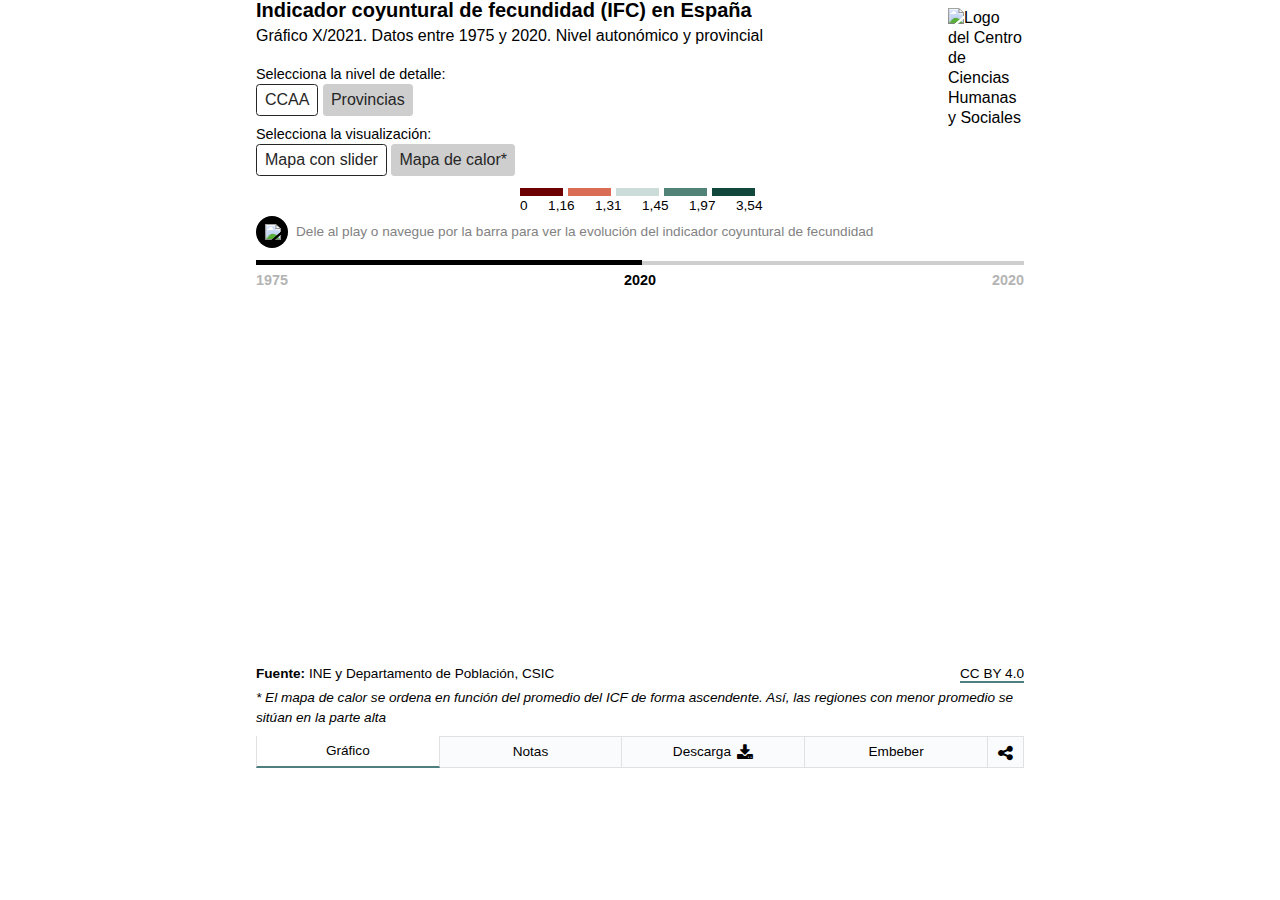
==== commit 1052bb4e: "Cambio de ANSI a UTF-8" ====
--- a/docs/index.html
+++ b/docs/index.html
@@ -1 +1 @@
-<!DOCTYPE html><html lang=en><head><meta charset=UTF-8><meta name=viewport content="width=device-width,initial-scale=1,maximum-scale=1"><title>Indicador coyuntural de fecundidad en España</title><meta name=mrf-extractable content=false><meta property=og:image content=""><meta property=og:title content="Comparativa edad media a la maternidad e indicador de fecundidad"><meta property=og:description content="Scatterplot conectado que visualiza la comparativa entre la edad media a la maternidad e indicador de fecundidad"><meta property=og:image content=https://raw.githubusercontent.com/EnvejecimientoEnRed/maternidad_fecundidad_viz-comparativa/main/pre/cchs.png><link rel=stylesheet href=https://cdnjs.cloudflare.com/ajax/libs/font-awesome/4.7.0/css/font-awesome.min.css><link rel=stylesheet href="https://fonts.googleapis.com/css?family=Titillium+Web%3A300%2C300italic%2C400%2C400italic%2C500%2C700%2C700italic&#038;subset=latin&#038;ver=5.8" media=all><link href=main.71a963ad20579728e697.css rel=stylesheet></head><body><div class=container><div class=main><section class="content b-chart active" id=chartBlock><div class=b-title><h1 class=title>Indicador coyuntural de fecundidad (IFC) en España</h1><h2 class=subtitle>Gráfico X/2021. Datos entre 1975 y 2020. Nivel autonómico y provincial</h2></div><div class=chart__logics><div class=chart__options><div class=chart__options--first><p class=chart__options-text>Selecciona la zona:</p><div class=chart__options-btn><button class="btn__chart btn__chart--first active" data-type=ccaa>CCAA</button> <button class="btn__chart btn__chart--first" data-type=prov>Provincias</button></div></div><div class=chart__options--second><p class=chart__options-text>Selecciona la visualización:</p><div class=chart__options-btn><button class="btn__chart btn__chart--second active" data-type=slider>Mapa con slider</button> <button class="btn__chart btn__chart--second" data-type=heatmap>Mapa de calor*</button></div></div></div><div class=chart__legend><div class=chart__legend--gradient><span></span> <span></span> <span></span> <span></span> <span></span> <span></span></div><div class=chart__legend--data><span>0</span> <span>1,16</span> <span>1,31</span> <span>1,45</span> <span>1,97</span> <span>3,54</span></div></div></div><div class=chart__b-viz><div class="chart__viz chart__viz--slider active"><div class=b-slider><div class=slider-control><div class=slider-buttons><img id=btnPlay class=btnControl src=https://raw.githubusercontent.com/EnvejecimientoEnRed/envejecimiento_alzheimer_mapa/main/pre/css/play.svg width=16px height=16px alt=Play> <img id=btnPause class=btnControl src=https://raw.githubusercontent.com/EnvejecimientoEnRed/envejecimiento_alzheimer_mapa/main/pre/css/pause.svg width=16px height=16px alt=Pausa></div><p class=slider-text>Dele al play o navegue por la barra para ver la evolución del indicador coyuntural de fecundidad</p></div><div class=slider-container><input id=slider class=slider type=range size=46><div id=slider-dates><div id=minDate>1975</div><div id=sliderDate>2020</div><div id=maxDate>2020</div></div></div></div><div class=chart__viz--map id=slider-viz></div></div><div class="chart__viz chart__viz--heatmap" id=heatmap></div></div><div class=chart__footer><div class=chart__source><p class=chart__source--data><span>Fuente: </span>INE y Departamento de Población, CSIC</p><p class=chart__source--copyright><a class=link href=https://creativecommons.org/licenses/by/4.0/deed.en_US target=_blank>CC BY 4.0</a></p></div><div class=chart__note><p>* El mapa de calor se ordena en función del promedio del ICF de forma ascendente. Así, las regiones con menor promedio se sitúan en la parte alta</p></div></div><div class=logo><img src=https://raw.githubusercontent.com/EnvejecimientoEnRed/maternidad_fecundidad_viz-comparativa/main/pre/cchs.png alt="Logo del Centro de Ciencias Humanas y Sociales" width=100% height=100%></div></section><section class="content b-notes"><div class=b-title><h1 class=title>Notas adicionales al gráfico</h1></div><p class=text__paragraph>------- Mejorar este apartado -------</p></section><section class="content b-data"><div class=b-title><h1 class=title>Repositorio de código, de datos y posibilidad de descarga como imagen estática</h1></div><p class=text__header>Descarga de datos</p><p class=text__paragraph>Los datos procesados en esta visualización los puede encontrar en <a class=link href=https://github.com/EnvejecimientoEnRed/maternidad_fecundidad_viz-comparativa target=_blank>este repositorio de Github</a>.</p><p class=text__paragraph>Si desea descargarlos, puede hacerlo desde <a class=link href=https://raw.githubusercontent.com/EnvejecimientoEnRed/maternidad_fecundidad_viz-comparativa/main/data/data_nac_fec.csv target=_blank>aquí</a>.</p><p class=text__header>Descargar como PNG</p><p class=text__paragraph>También puede descargar el gráfico como una imagen .png haciendo click <button class=btn_share id=pngImage>aquí</button></p><p class=text__paragraph>El gráfico se descargará con los últimos filtros que haya utilizado.</p><p class=text__paragraph>Es conveniente advertir que, tras hacer una modificación de filtros, debe esperar unos segundos (entre 10 y 15) para que se renderice correctamente el bloque y pueda descargar la imagen de forma satisfactoria.</p></section><section class="content b-iframes"><div class=b-title><h1 class=title>Uso del iframe en sitios web</h1></div><p class=text__header>Embeber iframe con alto dinámico</p><p class=text__paragraph>A la hora de utilizar la visualización dentro de un iframe y poder visualizarla de forma responsiva, este desarrollo se sirve de la librería <a class=link href=http://blog.apps.npr.org/pym.js/ target=_blank>Pym.js</a>, que modifica de forma dinámica la altura de los iframes.</p><p class=text__paragraph>Si su sitio web acepta el uso de librerías de terceros, como es el caso de Pym.js, y desea disponer la opción responsiva de esta visualización, copie el siguiente código:</p><textarea class=text__iframe disabled=""><div id=viz_cchs_6_2021></div><script src=https://pym.nprapps.org/pym.v1.min.js></script><script>let pymParent=new pym.Parent("viz_cchs_6_2021","https://EnvejecimientoEnRed.github.io/maternidad_fecundidad_viz-comparativa/",{})</script></textarea><p class=text__header>Embeber iframe con alto fijo</p><p class=text__paragraph>Aunque el siguiente iframe tiene una altura fija -680px-, el gráfico se ve correctamente en todos los dispositivos ya que siempre se ajusta al alto disponible que dejan otros elementos como títulos, selectores, botones o leyenda.</p><p class=text__paragraph>Si desea integrar esta visualización en su propia página, puede hacerlo copiando el siguiente código:</p><textarea class=text__iframe disabled=""><iframe src="https://EnvejecimientoEnRed/maternidad_fecundidad_viz-comparativa/?iframe=fijo" style=height:680px;width:100% title="Visualización maternidad y fecundidad"></iframe></textarea></section><section class="content b-rrss"><div class=b-title><h1 class=title>Compartir en redes sociales</h1></div><p class=text__paragraph>Existe la posibilidad de compartir la visualización a través de las redes sociales. Puede hacerlo clicando en alguno de los siguientes iconos:</p><div class=rrss><a href=# class="fa fa-facebook" id=shareFB target=_blank></a> <a href=# class="fa fa-twitter" id=shareTW data-text="Comparativa entre la edad media a la maternidad y el índice de fecundidad" target=_blank></a> <a href=# class="fa fa-linkedin" id=shareLK data-text="Comparativa entre la edad media a la maternidad y el índice de fecundidad" target=_blank></a> <a href=# class="fa fa-whatsapp" id=shareWA data-text="Comparativa entre la edad media a la maternidad y el índice de fecundidad" target=_blank></a></div></section></div><nav class=tabs><ul class=l-tabs><li class="tab active" data-target=b-chart>Gráfico</li><li class=tab data-target=b-notes>Notas</li><li class=tab data-target=b-data>Descarga&nbsp;<i class="fa fa--share fa-download"></i></li><li class=tab data-target=b-iframes>Embeber</li><li class="tab tab--rrss" data-target=b-rrss><i class="fa fa--share fa-share-alt"></i></li></ul></nav><div class=chart__tooltip id=tooltip><p class=chart__tooltip--title></p><p class=chart__tooltip--text></p></div></div><script src=https://pym.nprapps.org/pym.v1.min.js></script><script>var pymChild=new pym.Child</script><script src=main.4a9e6ecbfc770f97bf30.js></script></body></html>+<!DOCTYPE html><html lang=en><head><meta charset=UTF-8><meta name=viewport content="width=device-width,initial-scale=1,maximum-scale=1"><title>Indicador coyuntural de fecundidad en España</title><meta name=mrf-extractable content=false><meta property=og:image content=""><meta property=og:title content="Comparativa edad media a la maternidad e indicador de fecundidad"><meta property=og:description content="Scatterplot conectado que visualiza la comparativa entre la edad media a la maternidad e indicador de fecundidad"><meta property=og:image content=https://raw.githubusercontent.com/EnvejecimientoEnRed/maternidad_fecundidad_viz-comparativa/main/pre/cchs.png><link rel=stylesheet href=https://cdnjs.cloudflare.com/ajax/libs/font-awesome/4.7.0/css/font-awesome.min.css><link rel=stylesheet href="https://fonts.googleapis.com/css?family=Titillium+Web%3A300%2C300italic%2C400%2C400italic%2C500%2C700%2C700italic&#038;subset=latin&#038;ver=5.8" media=all><link href=main.71a963ad20579728e697.css rel=stylesheet></head><body><div class=container><div class=main><section class="content b-chart active" id=chartBlock><div class=b-title><h1 class=title>Indicador coyuntural de fecundidad (IFC) en España</h1><h2 class=subtitle>Gráfico X/2021. Datos entre 1975 y 2020. Nivel autonómico y provincial</h2></div><div class=chart__logics><div class=chart__options><div class=chart__options--first><p class=chart__options-text>Selecciona la nivel de detalle:</p><div class=chart__options-btn><button class="btn__chart btn__chart--first active" data-type=ccaa>CCAA</button> <button class="btn__chart btn__chart--first" data-type=prov>Provincias</button></div></div><div class=chart__options--second><p class=chart__options-text>Selecciona la visualización:</p><div class=chart__options-btn><button class="btn__chart btn__chart--second active" data-type=slider>Mapa con slider</button> <button class="btn__chart btn__chart--second" data-type=heatmap>Mapa de calor*</button></div></div></div><div class=chart__legend><div class=chart__legend--gradient><span></span> <span></span> <span></span> <span></span> <span></span> <span></span></div><div class=chart__legend--data><span>0</span> <span>1,16</span> <span>1,31</span> <span>1,45</span> <span>1,97</span> <span>3,54</span></div></div></div><div class=chart__b-viz><div class="chart__viz chart__viz--slider active"><div class=b-slider><div class=slider-control><div class=slider-buttons><img id=btnPlay class=btnControl src=https://raw.githubusercontent.com/EnvejecimientoEnRed/envejecimiento_alzheimer_mapa/main/pre/css/play.svg width=16px height=16px alt=Play> <img id=btnPause class=btnControl src=https://raw.githubusercontent.com/EnvejecimientoEnRed/envejecimiento_alzheimer_mapa/main/pre/css/pause.svg width=16px height=16px alt=Pausa></div><p class=slider-text>Dele al play o navegue por la barra para ver la evolución del indicador coyuntural de fecundidad</p></div><div class=slider-container><input id=slider class=slider type=range size=46><div id=slider-dates><div id=minDate>1975</div><div id=sliderDate>2020</div><div id=maxDate>2020</div></div></div></div><div class=chart__viz--map id=slider-viz></div></div><div class="chart__viz chart__viz--heatmap" id=heatmap></div></div><div class=chart__footer><div class=chart__source><p class=chart__source--data><span>Fuente: </span>INE y Departamento de Población, CSIC</p><p class=chart__source--copyright><a class=link href=https://creativecommons.org/licenses/by/4.0/deed.en_US target=_blank>CC BY 4.0</a></p></div><div class=chart__note><p>* El mapa de calor se ordena en función del promedio del ICF de forma ascendente. Así, las regiones con menor promedio se sitúan en la parte alta</p></div></div><div class=logo><img src=https://raw.githubusercontent.com/EnvejecimientoEnRed/maternidad_fecundidad_viz-comparativa/main/pre/cchs.png alt="Logo del Centro de Ciencias Humanas y Sociales" width=100% height=100%></div></section><section class="content b-notes"><div class=b-title><h1 class=title>Notas adicionales al gráfico</h1></div><p class=text__paragraph>------- Mejorar este apartado -------</p></section><section class="content b-data"><div class=b-title><h1 class=title>Repositorio de código, de datos y posibilidad de descarga como imagen estática</h1></div><p class=text__header>Descarga de datos</p><p class=text__paragraph>Los datos procesados en esta visualización los puede encontrar en <a class=link href=https://github.com/EnvejecimientoEnRed/maternidad_fecundidad_viz-comparativa target=_blank>este repositorio de Github</a>.</p><p class=text__paragraph>Si desea descargarlos, puede hacerlo desde <a class=link href=https://raw.githubusercontent.com/EnvejecimientoEnRed/maternidad_fecundidad_viz-comparativa/main/data/data_nac_fec.csv target=_blank>aquí</a>.</p><p class=text__header>Descargar como PNG</p><p class=text__paragraph>También puede descargar el gráfico como una imagen .png haciendo click <button class=btn_share id=pngImage>aquí</button></p><p class=text__paragraph>El gráfico se descargará con los últimos filtros que haya utilizado.</p><p class=text__paragraph>Es conveniente advertir que, tras hacer una modificación de filtros, debe esperar unos segundos (entre 10 y 15) para que se renderice correctamente el bloque y pueda descargar la imagen de forma satisfactoria.</p></section><section class="content b-iframes"><div class=b-title><h1 class=title>Uso del iframe en sitios web</h1></div><p class=text__header>Embeber iframe con alto dinámico</p><p class=text__paragraph>A la hora de utilizar la visualización dentro de un iframe y poder visualizarla de forma responsiva, este desarrollo se sirve de la librería <a class=link href=http://blog.apps.npr.org/pym.js/ target=_blank>Pym.js</a>, que modifica de forma dinámica la altura de los iframes.</p><p class=text__paragraph>Si su sitio web acepta el uso de librerías de terceros, como es el caso de Pym.js, y desea disponer la opción responsiva de esta visualización, copie el siguiente código:</p><textarea class=text__iframe disabled=""><div id=viz_cchs_6_2021></div><script src=https://pym.nprapps.org/pym.v1.min.js></script><script>let pymParent=new pym.Parent("viz_cchs_6_2021","https://EnvejecimientoEnRed.github.io/maternidad_fecundidad_viz-comparativa/",{})</script></textarea><p class=text__header>Embeber iframe con alto fijo</p><p class=text__paragraph>Aunque el siguiente iframe tiene una altura fija -680px-, el gráfico se ve correctamente en todos los dispositivos ya que siempre se ajusta al alto disponible que dejan otros elementos como títulos, selectores, botones o leyenda.</p><p class=text__paragraph>Si desea integrar esta visualización en su propia página, puede hacerlo copiando el siguiente código:</p><textarea class=text__iframe disabled=""><iframe src="https://EnvejecimientoEnRed/maternidad_fecundidad_viz-comparativa/?iframe=fijo" style=height:680px;width:100% title="Visualización maternidad y fecundidad"></iframe></textarea></section><section class="content b-rrss"><div class=b-title><h1 class=title>Compartir en redes sociales</h1></div><p class=text__paragraph>Existe la posibilidad de compartir la visualización a través de las redes sociales. Puede hacerlo clicando en alguno de los siguientes iconos:</p><div class=rrss><a href=# class="fa fa-facebook" id=shareFB target=_blank></a> <a href=# class="fa fa-twitter" id=shareTW data-text="Comparativa entre la edad media a la maternidad y el índice de fecundidad" target=_blank></a> <a href=# class="fa fa-linkedin" id=shareLK data-text="Comparativa entre la edad media a la maternidad y el índice de fecundidad" target=_blank></a> <a href=# class="fa fa-whatsapp" id=shareWA data-text="Comparativa entre la edad media a la maternidad y el índice de fecundidad" target=_blank></a></div></section></div><nav class=tabs><ul class=l-tabs><li class="tab active" data-target=b-chart>Gráfico</li><li class=tab data-target=b-notes>Notas</li><li class=tab data-target=b-data>Descarga&nbsp;<i class="fa fa--share fa-download"></i></li><li class=tab data-target=b-iframes>Embeber</li><li class="tab tab--rrss" data-target=b-rrss><i class="fa fa--share fa-share-alt"></i></li></ul></nav><div class=chart__tooltip id=tooltip><p class=chart__tooltip--title></p><p class=chart__tooltip--text></p></div></div><script src=https://pym.nprapps.org/pym.v1.min.js></script><script>var pymChild=new pym.Child</script><script src=main.e180fbde512d69618e24.js></script></body></html>